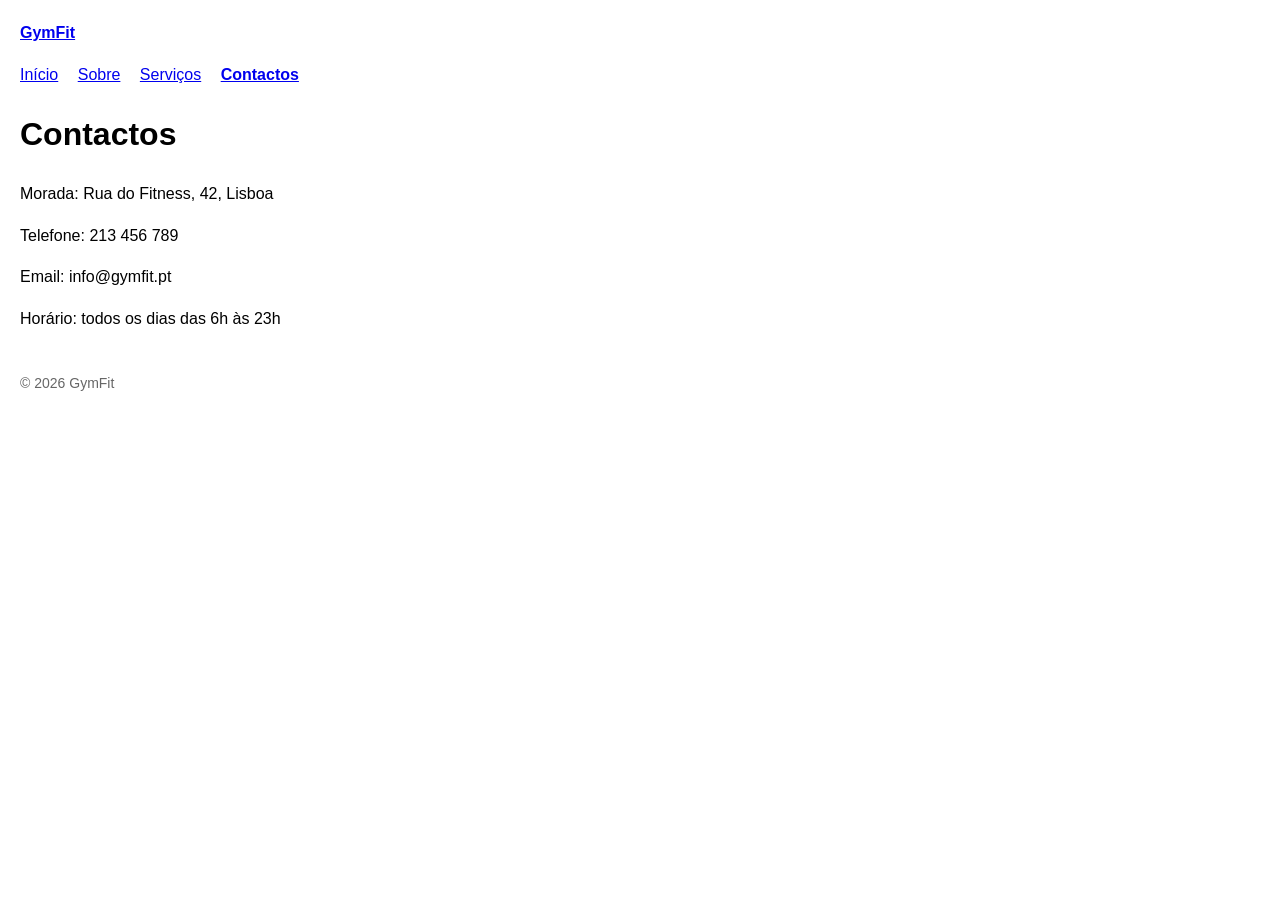
==== Projeto/contactos.html @ fefec9da "Criacao da página contactos" ====
<!DOCTYPE html>
<html lang="pt">
<head>
  <meta charset="UTF-8">
  <meta name="viewport" content="width=device-width, initial-scale=1">
  <title>Contactos — GymFit</title>
  <style>
    body { font-family: Arial, sans-serif; margin: 20px; line-height: 1.6; }
    nav a { margin-right: 15px; }
    footer { margin-top: 40px; color: #666; font-size: 14px; }
  </style>
</head>
<body>

  <header>
    <p><a href="index.html"><strong>GymFit</strong></a></p>
    <nav>
      <a href="index.html">Início</a>
      <a href="sobre.html">Sobre</a>
      <a href="servicos.html">Serviços</a>
      <a href="contactos.html"><strong>Contactos</strong></a>
    </nav>
  </header>

  <main>
    <h1>Contactos</h1>
    <p>Morada: Rua do Fitness, 42, Lisboa</p>
    <p>Telefone: 213 456 789</p>
    <p>Email: info@gymfit.pt</p>
    <p>Horário: todos os dias das 6h às 23h</p>
  </main>

  <footer>
    <p>© 2026 GymFit</p>
  </footer>

</body>
</html>
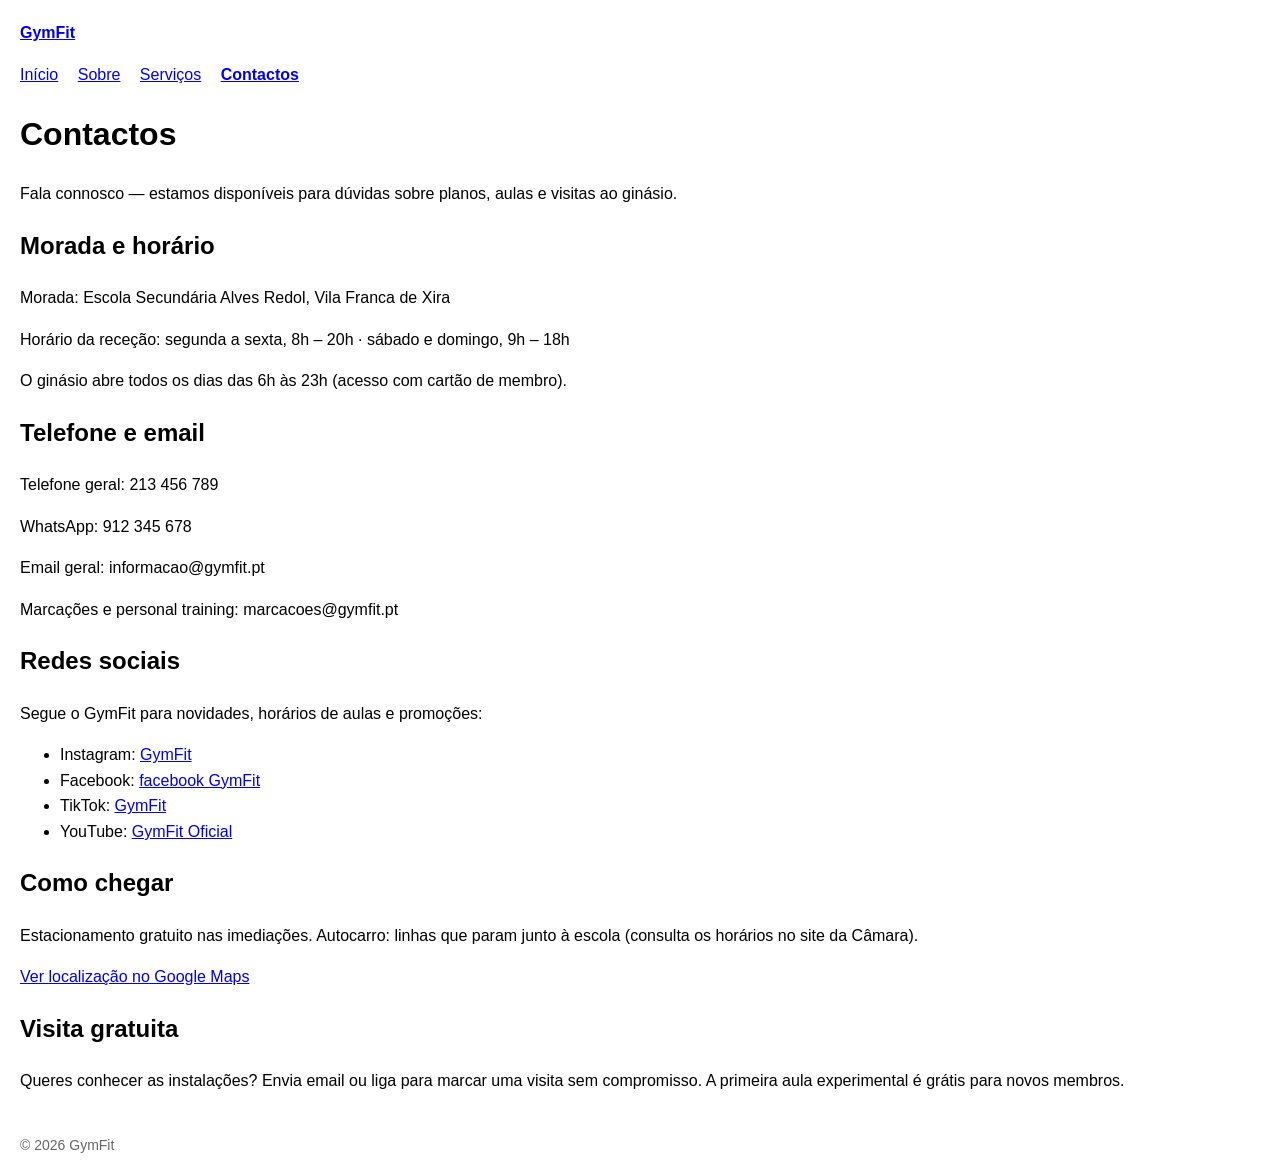
==== commit 790dfeff: "Conteúdo adicionado à página" ====
--- a/Projeto/contactos.html
+++ b/Projeto/contactos.html
@@ -24,10 +24,34 @@
 
   <main>
     <h1>Contactos</h1>
-    <p>Morada: Rua do Fitness, 42, Lisboa</p>
-    <p>Telefone: 213 456 789</p>
-    <p>Email: info@gymfit.pt</p>
-    <p>Horário: todos os dias das 6h às 23h</p>
+    <p>Fala connosco — estamos disponíveis para dúvidas sobre planos, aulas e visitas ao ginásio.</p>
+
+    <h2>Morada e horário</h2>
+    <p>Morada: Escola Secundária Alves Redol, Vila Franca de Xira</p>
+    <p>Horário da receção: segunda a sexta, 8h – 20h · sábado e domingo, 9h – 18h</p>
+    <p>O ginásio abre todos os dias das 6h às 23h (acesso com cartão de membro).</p>
+
+    <h2>Telefone e email</h2>
+    <p>Telefone geral: 213 456 789</p>
+    <p>WhatsApp: 912 345 678</p>
+    <p>Email geral: informacao@gymfit.pt</p>
+    <p>Marcações e personal training: marcacoes@gymfit.pt</p>
+
+    <h2>Redes sociais</h2>
+    <p>Segue o GymFit para novidades, horários de aulas e promoções:</p>
+    <ul>
+      <li>Instagram: <a href="https://instagram.com" target="_blank">GymFit</a></li>
+      <li>Facebook: <a href="https://facebook.com" target="_blank">facebook GymFit</a></li>
+      <li>TikTok: <a href="https://tiktok.com" target="_blank">GymFit</a></li>
+      <li>YouTube: <a href="https://youtube.com" target="_blank">GymFit Oficial</a></li>
+    </ul>
+
+    <h2>Como chegar</h2>
+    <p>Estacionamento gratuito nas imediações. Autocarro: linhas que param junto à escola (consulta os horários no site da Câmara).</p>
+    <p><a href="https://maps.google.com" target="_blank">Ver localização no Google Maps</a></p>
+
+    <h2>Visita gratuita</h2>
+    <p>Queres conhecer as instalações? Envia email ou liga para marcar uma visita sem compromisso. A primeira aula experimental é grátis para novos membros.</p>
   </main>
 
   <footer>
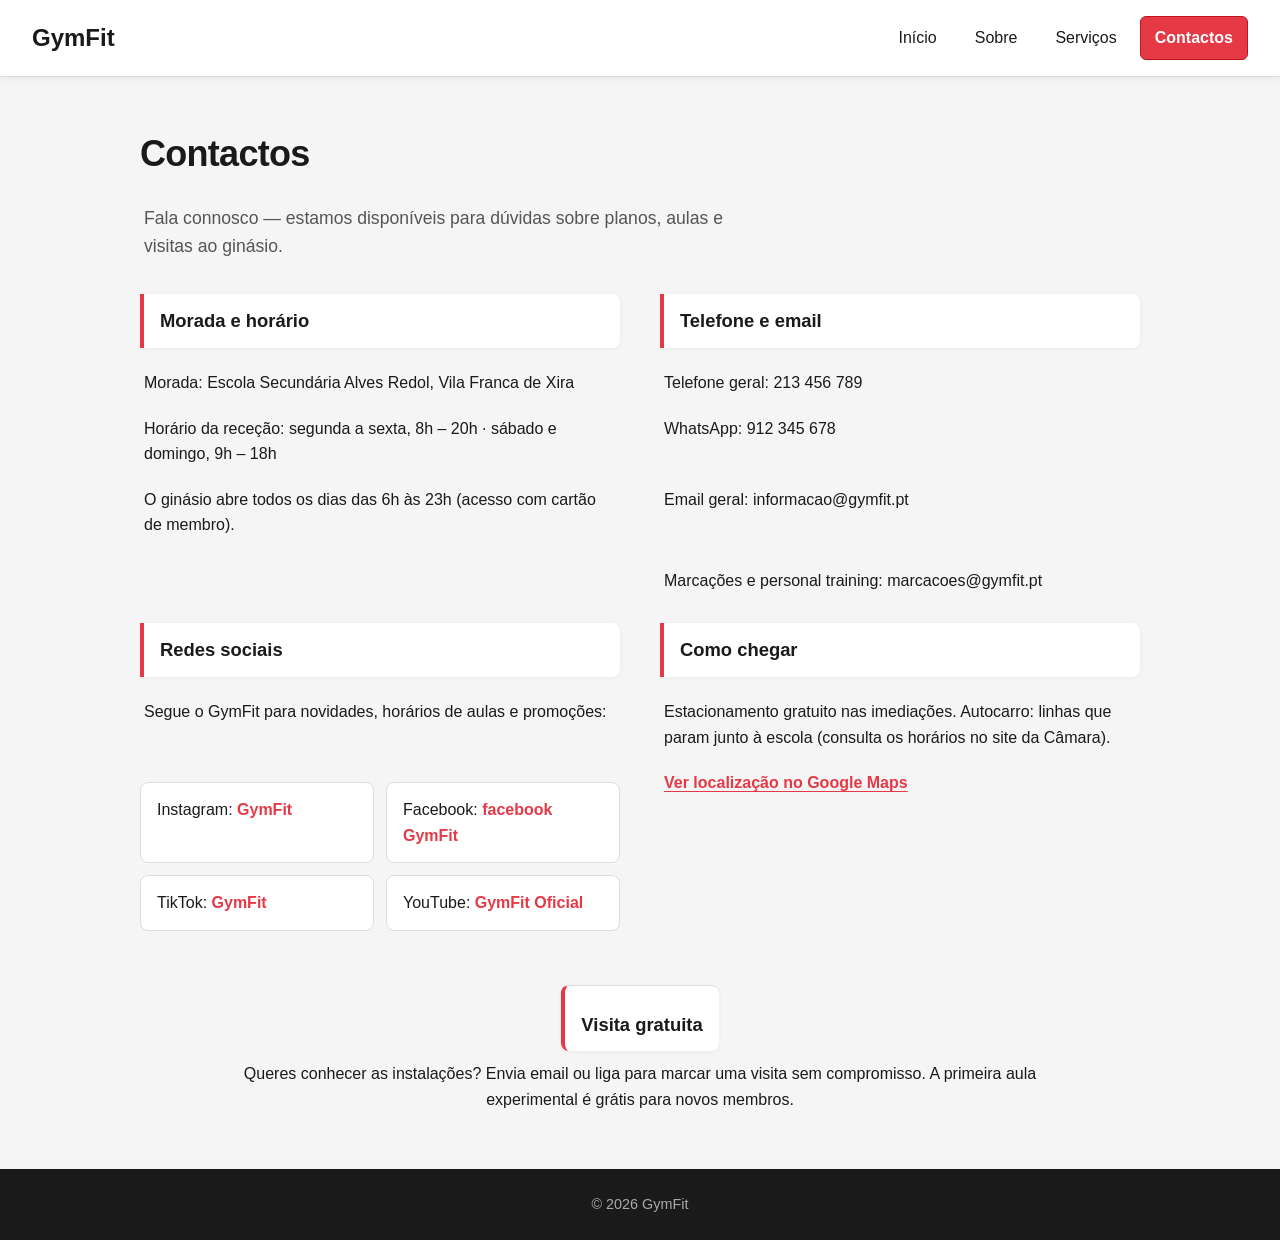
==== commit 5510953b: "CSS melhorado na página contactos e mais informação" ====
--- a/Projeto/contactos.html
+++ b/Projeto/contactos.html
@@ -4,11 +4,7 @@
   <meta charset="UTF-8">
   <meta name="viewport" content="width=device-width, initial-scale=1">
   <title>Contactos — GymFit</title>
-  <style>
-    body { font-family: Arial, sans-serif; margin: 20px; line-height: 1.6; }
-    nav a { margin-right: 15px; }
-    footer { margin-top: 40px; color: #666; font-size: 14px; }
-  </style>
+  <link rel="stylesheet" href="style.css">
 </head>
 <body>
 
--- a/Projeto/style.css
+++ b/Projeto/style.css
@@ -0,0 +1,700 @@
+/* ==========================================================================
+   GymFit — estilos globais (base visual da página Contactos)
+   ========================================================================== */
+
+:root {
+  --bg: #f5f5f5;
+  --panel: #ffffff;
+  --text: #1a1a1a;
+  --muted: #555555;
+  --brand: #e63946;
+  --brand-dark: #c1121f;
+  --border: #dddddd;
+}
+
+* {
+  box-sizing: border-box;
+}
+
+body {
+  margin: 0;
+  min-height: 100vh;
+  display: flex;
+  flex-direction: column;
+  font-family: Arial, Helvetica, sans-serif;
+  font-size: 1rem;
+  line-height: 1.6;
+  color: var(--text);
+  background-color: var(--bg);
+}
+
+main {
+  flex: 1;
+}
+
+a {
+  color: var(--brand);
+  transition: color 0.2s ease;
+}
+
+a:hover {
+  color: var(--brand-dark);
+}
+
+a:focus-visible {
+  outline: 2px solid var(--brand);
+  outline-offset: 2px;
+}
+
+img {
+  max-width: 100%;
+  height: auto;
+  display: block;
+  border-radius: 8px;
+}
+
+.container {
+  width: min(1000px, calc(100% - 32px));
+  margin: 0 auto;
+}
+
+/* --- Tipografia (títulos estilo Contactos) --- */
+h1 {
+  margin: 0 0 12px;
+  font-size: clamp(1.75rem, 4vw, 2.25rem);
+  font-weight: 700;
+  color: var(--text);
+  letter-spacing: -0.02em;
+}
+
+h2 {
+  margin: 0 0 12px;
+  padding: 12px 16px;
+  font-size: 1.15rem;
+  font-weight: 700;
+  color: var(--text);
+  background-color: var(--panel);
+  border-left: 4px solid var(--brand);
+  border-radius: 0 8px 8px 0;
+  box-shadow: 0 1px 4px rgba(0, 0, 0, 0.05);
+  transition: box-shadow 0.25s ease, border-color 0.25s ease;
+}
+
+h2:hover {
+  border-left-color: var(--brand-dark);
+  box-shadow: 0 4px 12px rgba(230, 57, 70, 0.15);
+}
+
+h3 {
+  margin: 0 0 8px;
+  font-size: 1.05rem;
+  font-weight: 700;
+  color: var(--text);
+}
+
+p {
+  margin: 0 0 10px;
+  color: var(--text);
+}
+
+.muted {
+  color: var(--muted);
+  font-size: 0.9rem;
+}
+
+/* ==========================================================================
+   Cabeçalho e navegação (Flexbox + Grid — todas as páginas)
+   ========================================================================== */
+
+.site-header,
+header:not(.site-header) {
+  background-color: var(--panel);
+  border-bottom: 1px solid var(--border);
+  box-shadow: 0 2px 8px rgba(0, 0, 0, 0.06);
+}
+
+.site-header .container {
+  width: min(1000px, calc(100% - 32px));
+  margin: 0 auto;
+  padding: 16px clamp(16px, 4vw, 32px);
+}
+
+.header-inner {
+  display: grid;
+  grid-template-columns: 1fr auto;
+  align-items: center;
+  gap: 16px;
+}
+
+header:not(.site-header) {
+  width: 100%;
+  max-width: none;
+  margin: 0;
+  padding: 16px clamp(16px, 4vw, 32px);
+  display: grid;
+  grid-template-columns: 1fr auto;
+  align-items: center;
+  gap: 16px;
+  box-sizing: border-box;
+}
+
+header:not(.site-header) p {
+  margin: 0;
+}
+
+.logo,
+header:not(.site-header) > p a {
+  font-size: 1.5rem;
+  font-weight: 700;
+  color: var(--text);
+  text-decoration: none;
+  transition: color 0.25s ease;
+}
+
+.logo:hover,
+header:not(.site-header) > p a:hover {
+  color: var(--brand);
+}
+
+nav .nav-list,
+header:not(.site-header) nav {
+  display: flex;
+  flex-wrap: wrap;
+  justify-content: flex-end;
+  gap: 8px;
+  list-style: none;
+  margin: 0;
+  padding: 0;
+}
+
+.nav-list a,
+header:not(.site-header) nav a {
+  display: block;
+  padding: 8px 14px;
+  text-decoration: none;
+  color: var(--text);
+  border: 1px solid transparent;
+  border-radius: 6px;
+  transition:
+    background-color 0.25s ease,
+    color 0.25s ease,
+    border-color 0.25s ease,
+    transform 0.2s ease;
+}
+
+.nav-list a:hover,
+header:not(.site-header) nav a:hover {
+  background-color: var(--brand);
+  color: #ffffff;
+  transform: translateY(-1px);
+}
+
+.nav-list a[aria-current="page"],
+header:not(.site-header) nav a:has(strong) {
+  background-color: var(--brand);
+  color: #ffffff;
+  border-color: var(--brand-dark);
+}
+
+header:not(.site-header) nav a strong {
+  color: inherit;
+}
+
+/* ==========================================================================
+   Botões
+   ========================================================================== */
+
+.btn {
+  display: inline-block;
+  padding: 10px 18px;
+  border-radius: 6px;
+  background: var(--brand);
+  color: #ffffff;
+  font-weight: 700;
+  text-decoration: none;
+  border: 2px solid var(--brand);
+  transition:
+    background-color 0.25s ease,
+    border-color 0.25s ease,
+    color 0.25s ease,
+    transform 0.2s ease;
+}
+
+.btn:hover {
+  background: var(--brand-dark);
+  border-color: var(--brand-dark);
+  color: #ffffff;
+  transform: translateY(-1px);
+}
+
+.btn-ghost {
+  background: transparent;
+  color: var(--brand);
+}
+
+.btn-ghost:hover {
+  background: var(--brand);
+  color: #ffffff;
+}
+
+/* ==========================================================================
+   Conteúdo — páginas com .site-header
+   ========================================================================== */
+
+.page-header {
+  background-color: var(--bg);
+  color: var(--text);
+  padding: clamp(24px, 5vw, 48px) 0 16px;
+  text-align: left;
+  border-bottom: none;
+}
+
+.page-header h1 {
+  margin-bottom: 8px;
+}
+
+.page-header p {
+  margin: 0;
+  font-size: 1.1rem;
+  color: var(--muted);
+  max-width: 60ch;
+}
+
+.hero {
+  background-color: var(--panel);
+  padding: clamp(24px, 5vw, 48px) 0;
+  border-bottom: 1px solid var(--border);
+  box-shadow: 0 1px 4px rgba(0, 0, 0, 0.04);
+}
+
+.hero-inner {
+  display: flex;
+  align-items: center;
+  gap: clamp(24px, 4vw, 40px);
+  flex-wrap: wrap;
+}
+
+.hero-text {
+  flex: 1;
+  min-width: 280px;
+}
+
+.hero-text h1 {
+  margin-top: 0;
+}
+
+.hero-text > p {
+  font-size: 1.1rem;
+  color: var(--muted);
+  max-width: 60ch;
+}
+
+.hero-actions {
+  display: flex;
+  gap: 12px;
+  flex-wrap: wrap;
+  margin: 20px 0;
+}
+
+.hero-points {
+  padding-left: 20px;
+  margin: 0;
+  color: var(--muted);
+}
+
+.hero-image {
+  flex: 1;
+  min-width: 280px;
+  margin: 0;
+}
+
+.section {
+  padding: clamp(32px, 5vw, 48px) 0;
+}
+
+.section-alt {
+  background-color: var(--panel);
+  border-top: 1px solid var(--border);
+  border-bottom: 1px solid var(--border);
+}
+
+.section .container > p.muted {
+  padding: 0 4px;
+}
+
+/* Layout Flexbox — duas colunas */
+.split {
+  display: flex;
+  align-items: center;
+  gap: clamp(24px, 4vw, 40px);
+  flex-wrap: wrap;
+}
+
+.split > div,
+.split > figure {
+  flex: 1;
+  min-width: 280px;
+}
+
+/* Cards e listas — CSS Grid (estilo cartões Contactos) */
+.cards,
+.values-list {
+  display: grid;
+  grid-template-columns: repeat(auto-fit, minmax(220px, 1fr));
+  gap: 12px;
+  margin: 12px 0 0;
+  padding: 0;
+  list-style: none;
+}
+
+.card,
+.values-list li {
+  margin: 0;
+  padding: 14px 16px;
+  background-color: var(--panel);
+  border: 1px solid var(--border);
+  border-radius: 8px;
+  transition:
+    border-color 0.25s ease,
+    box-shadow 0.25s ease,
+    transform 0.2s ease;
+}
+
+.section-alt .card {
+  background-color: var(--bg);
+}
+
+.card:hover,
+.values-list li:hover {
+  border-color: var(--brand);
+  box-shadow: 0 6px 16px rgba(0, 0, 0, 0.08);
+  transform: translateY(-2px);
+}
+
+.card img {
+  margin-bottom: 12px;
+  width: 100%;
+  object-fit: cover;
+}
+
+.card h3 {
+  margin-bottom: 8px;
+}
+
+.schedule-list {
+  padding-left: 20px;
+  margin: 0 0 10px;
+  color: var(--text);
+}
+
+/* Tabela de preços */
+.pricing-table {
+  width: 100%;
+  border-collapse: collapse;
+  background-color: var(--panel);
+  border: 1px solid var(--border);
+  border-radius: 8px;
+  overflow: hidden;
+  margin-bottom: 12px;
+  box-shadow: 0 1px 4px rgba(0, 0, 0, 0.05);
+}
+
+.pricing-table th,
+.pricing-table td {
+  padding: 14px 16px;
+  text-align: left;
+  border-bottom: 1px solid var(--border);
+}
+
+.pricing-table th {
+  background-color: var(--text);
+  color: #ffffff;
+}
+
+.pricing-table tr:last-child td {
+  border-bottom: none;
+}
+
+.pricing-table tr {
+  transition: background-color 0.2s ease;
+}
+
+.pricing-table tbody tr:hover {
+  background-color: rgba(230, 57, 70, 0.06);
+}
+
+a[target="_blank"] {
+  font-weight: 600;
+  text-decoration: underline;
+  text-underline-offset: 3px;
+}
+
+/* ==========================================================================
+   Rodapé (todas as páginas)
+   ========================================================================== */
+
+.site-footer,
+footer:not(.site-footer) {
+  margin-top: auto;
+  padding: 24px clamp(16px, 4vw, 32px);
+  background-color: var(--text);
+  color: #ffffff;
+  text-align: center;
+}
+
+.site-footer a {
+  color: #ffffff;
+  text-decoration: underline;
+  text-underline-offset: 3px;
+}
+
+.site-footer a:hover {
+  color: #ffffff;
+  opacity: 0.85;
+}
+
+.footer-inner p {
+  margin: 6px 0;
+  font-size: 0.9rem;
+  color: #ffffff;
+}
+
+.footer-inner .muted {
+  color: #aaaaaa;
+}
+
+footer:not(.site-footer) p {
+  margin: 0;
+  font-size: 0.9rem;
+  color: #aaaaaa;
+}
+
+/* ==========================================================================
+   Página Contactos — conteúdo e grelha específica
+   ========================================================================== */
+
+body:has(header:not(.site-header)) main {
+  width: min(1000px, calc(100% - 32px));
+  margin: 0 auto;
+  padding: clamp(24px, 5vw, 48px) 0;
+}
+
+body:has(header:not(.site-header)) main > p:first-of-type {
+  margin-bottom: 32px;
+  font-size: 1.1rem;
+  color: var(--muted);
+  max-width: 60ch;
+}
+
+body:has(header:not(.site-header)) main p {
+  padding: 0 4px;
+}
+
+body:has(header:not(.site-header)) main ul {
+  display: grid;
+  grid-template-columns: repeat(auto-fit, minmax(220px, 1fr));
+  gap: 12px;
+  margin: 12px 0 28px;
+  padding: 0;
+  list-style: none;
+}
+
+body:has(header:not(.site-header)) main ul li {
+  margin: 0;
+  padding: 14px 16px;
+  background-color: var(--panel);
+  border: 1px solid var(--border);
+  border-radius: 8px;
+  transition:
+    border-color 0.25s ease,
+    box-shadow 0.25s ease,
+    transform 0.2s ease;
+}
+
+body:has(header:not(.site-header)) main ul li:hover {
+  border-color: var(--brand);
+  box-shadow: 0 6px 16px rgba(0, 0, 0, 0.08);
+  transform: translateY(-2px);
+}
+
+body:has(header:not(.site-header)) main ul a {
+  text-decoration: none;
+  font-weight: 600;
+}
+
+/* Grelha Contactos — desktop */
+@media (min-width: 768px) {
+  body:has(header:not(.site-header)) main {
+    display: grid;
+    grid-template-columns: 1fr 1fr;
+    column-gap: clamp(24px, 4vw, 40px);
+    row-gap: 10px;
+    align-items: start;
+  }
+
+  body:has(header:not(.site-header)) main > h1 {
+    grid-column: 1 / -1;
+    grid-row: 1;
+  }
+
+  body:has(header:not(.site-header)) main > p:first-of-type {
+    grid-column: 1 / -1;
+    grid-row: 2;
+    margin-bottom: 24px;
+  }
+
+  body:has(header:not(.site-header)) main > h2:nth-of-type(1) {
+    grid-column: 1;
+    grid-row: 3;
+  }
+
+  body:has(header:not(.site-header)) main > p:nth-of-type(2) {
+    grid-column: 1;
+    grid-row: 4;
+  }
+
+  body:has(header:not(.site-header)) main > p:nth-of-type(3) {
+    grid-column: 1;
+    grid-row: 5;
+  }
+
+  body:has(header:not(.site-header)) main > p:nth-of-type(4) {
+    grid-column: 1;
+    grid-row: 6;
+    margin-bottom: 20px;
+  }
+
+  body:has(header:not(.site-header)) main > h2:nth-of-type(2) {
+    grid-column: 2;
+    grid-row: 3;
+  }
+
+  body:has(header:not(.site-header)) main > p:nth-of-type(5) {
+    grid-column: 2;
+    grid-row: 4;
+  }
+
+  body:has(header:not(.site-header)) main > p:nth-of-type(6) {
+    grid-column: 2;
+    grid-row: 5;
+  }
+
+  body:has(header:not(.site-header)) main > p:nth-of-type(7) {
+    grid-column: 2;
+    grid-row: 6;
+  }
+
+  body:has(header:not(.site-header)) main > p:nth-of-type(8) {
+    grid-column: 2;
+    grid-row: 7;
+    margin-bottom: 20px;
+  }
+
+  body:has(header:not(.site-header)) main > h2:nth-of-type(3) {
+    grid-column: 1;
+    grid-row: 8;
+  }
+
+  body:has(header:not(.site-header)) main > p:nth-of-type(9) {
+    grid-column: 1;
+    grid-row: 9;
+  }
+
+  body:has(header:not(.site-header)) main > ul {
+    grid-column: 1;
+    grid-row: 10;
+    margin-bottom: 20px;
+  }
+
+  body:has(header:not(.site-header)) main > h2:nth-of-type(4) {
+    grid-column: 2;
+    grid-row: 8;
+  }
+
+  body:has(header:not(.site-header)) main > p:nth-of-type(10) {
+    grid-column: 2;
+    grid-row: 9;
+  }
+
+  body:has(header:not(.site-header)) main > p:nth-of-type(11) {
+    grid-column: 2;
+    grid-row: 10;
+    margin-bottom: 20px;
+  }
+
+  body:has(header:not(.site-header)) main > h2:nth-of-type(5) {
+    grid-column: 1 / -1;
+    grid-row: 11;
+    max-width: 52rem;
+    margin: 24px auto 0;
+    padding-top: 24px;
+    border-top: 1px solid var(--border);
+    text-align: center;
+    border-radius: 8px;
+  }
+
+  body:has(header:not(.site-header)) main > p:nth-of-type(12) {
+    grid-column: 1 / -1;
+    grid-row: 12;
+    max-width: 52rem;
+    margin: 0 auto;
+    padding: 0 16px 8px;
+    text-align: center;
+  }
+}
+
+/* ==========================================================================
+   Responsive Design
+   ========================================================================== */
+
+@media (max-width: 767px) {
+  .header-inner,
+  header:not(.site-header) {
+    grid-template-columns: 1fr;
+    text-align: center;
+  }
+
+  nav .nav-list,
+  header:not(.site-header) nav {
+    justify-content: center;
+    width: 100%;
+  }
+
+  .nav-list a,
+  header:not(.site-header) nav a {
+    flex: 1 1 calc(50% - 8px);
+    min-width: 120px;
+    text-align: center;
+    padding: 10px 8px;
+    font-size: 0.95rem;
+  }
+
+  body:has(header:not(.site-header)) main {
+    width: calc(100% - 24px);
+    padding: 24px 0 32px;
+  }
+
+  body:has(header:not(.site-header)) main ul {
+    grid-template-columns: 1fr;
+  }
+
+  .cards,
+  .values-list {
+    grid-template-columns: 1fr;
+  }
+}
+
+@media (max-width: 600px) {
+  .hero-text h1 {
+    font-size: 1.5rem;
+  }
+
+  .pricing-table {
+    font-size: 0.9rem;
+  }
+
+  .pricing-table th,
+  .pricing-table td {
+    padding: 10px 8px;
+  }
+}
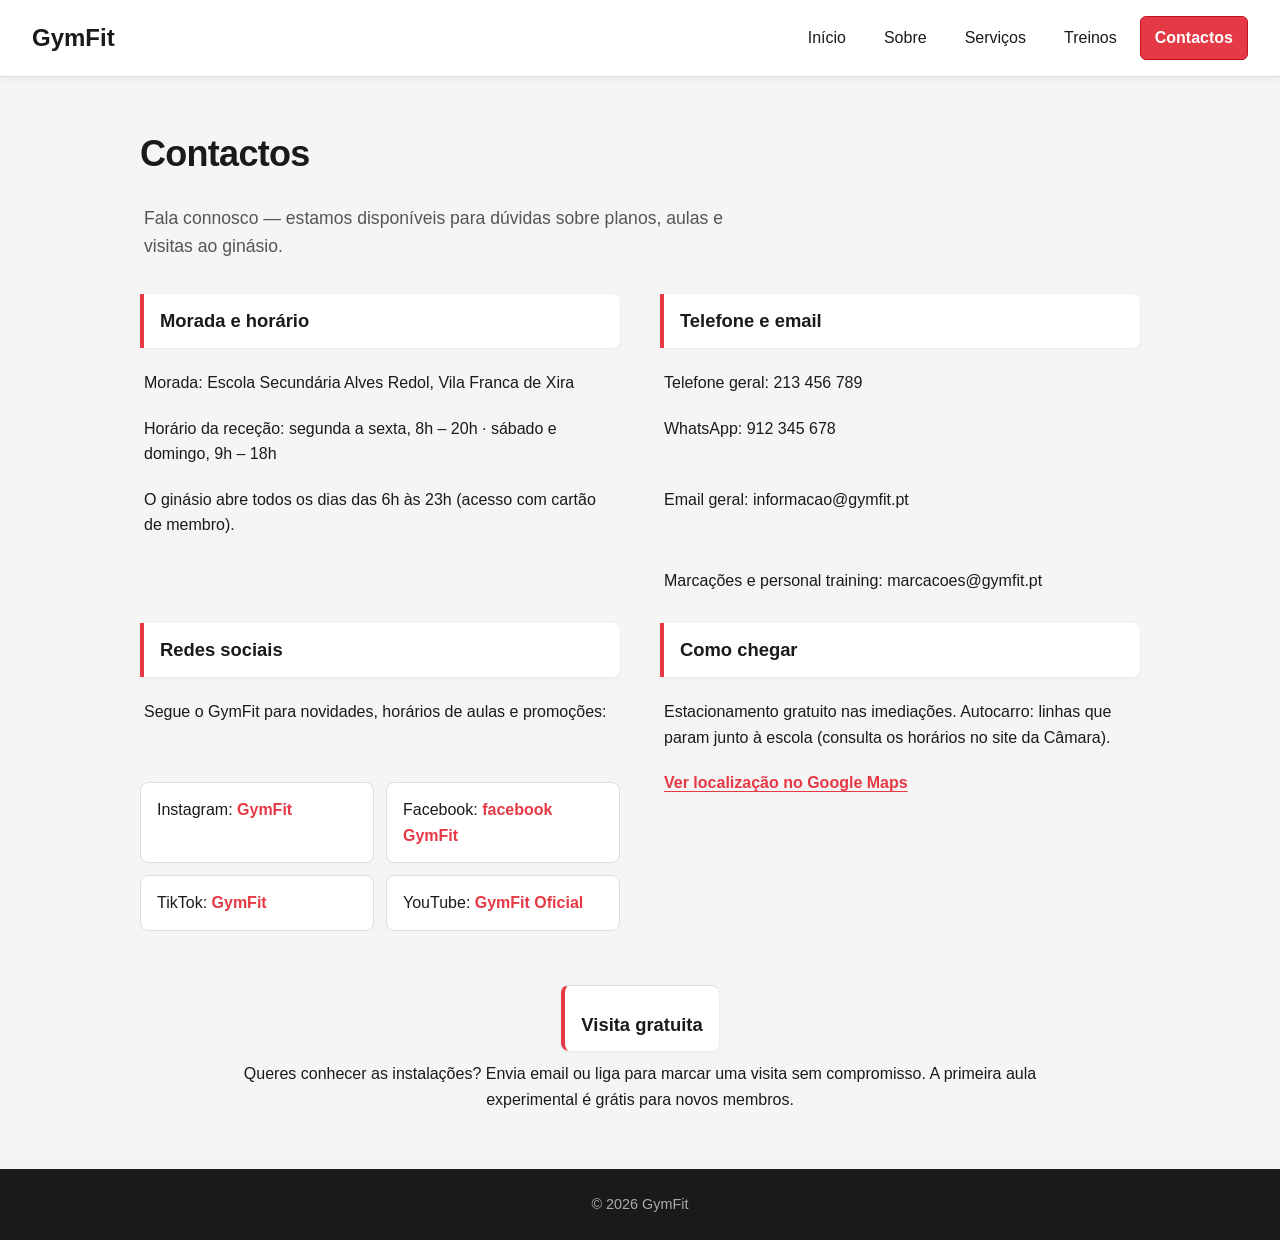
==== commit 28c88bb0: "Criação da página treinos.html com informção já inserida" ====
--- a/Projeto/contactos.html
+++ b/Projeto/contactos.html
@@ -14,6 +14,7 @@
       <a href="index.html">Início</a>
       <a href="sobre.html">Sobre</a>
       <a href="servicos.html">Serviços</a>
+      <a href="treinos.html">Treinos</a>
       <a href="contactos.html"><strong>Contactos</strong></a>
     </nav>
   </header>
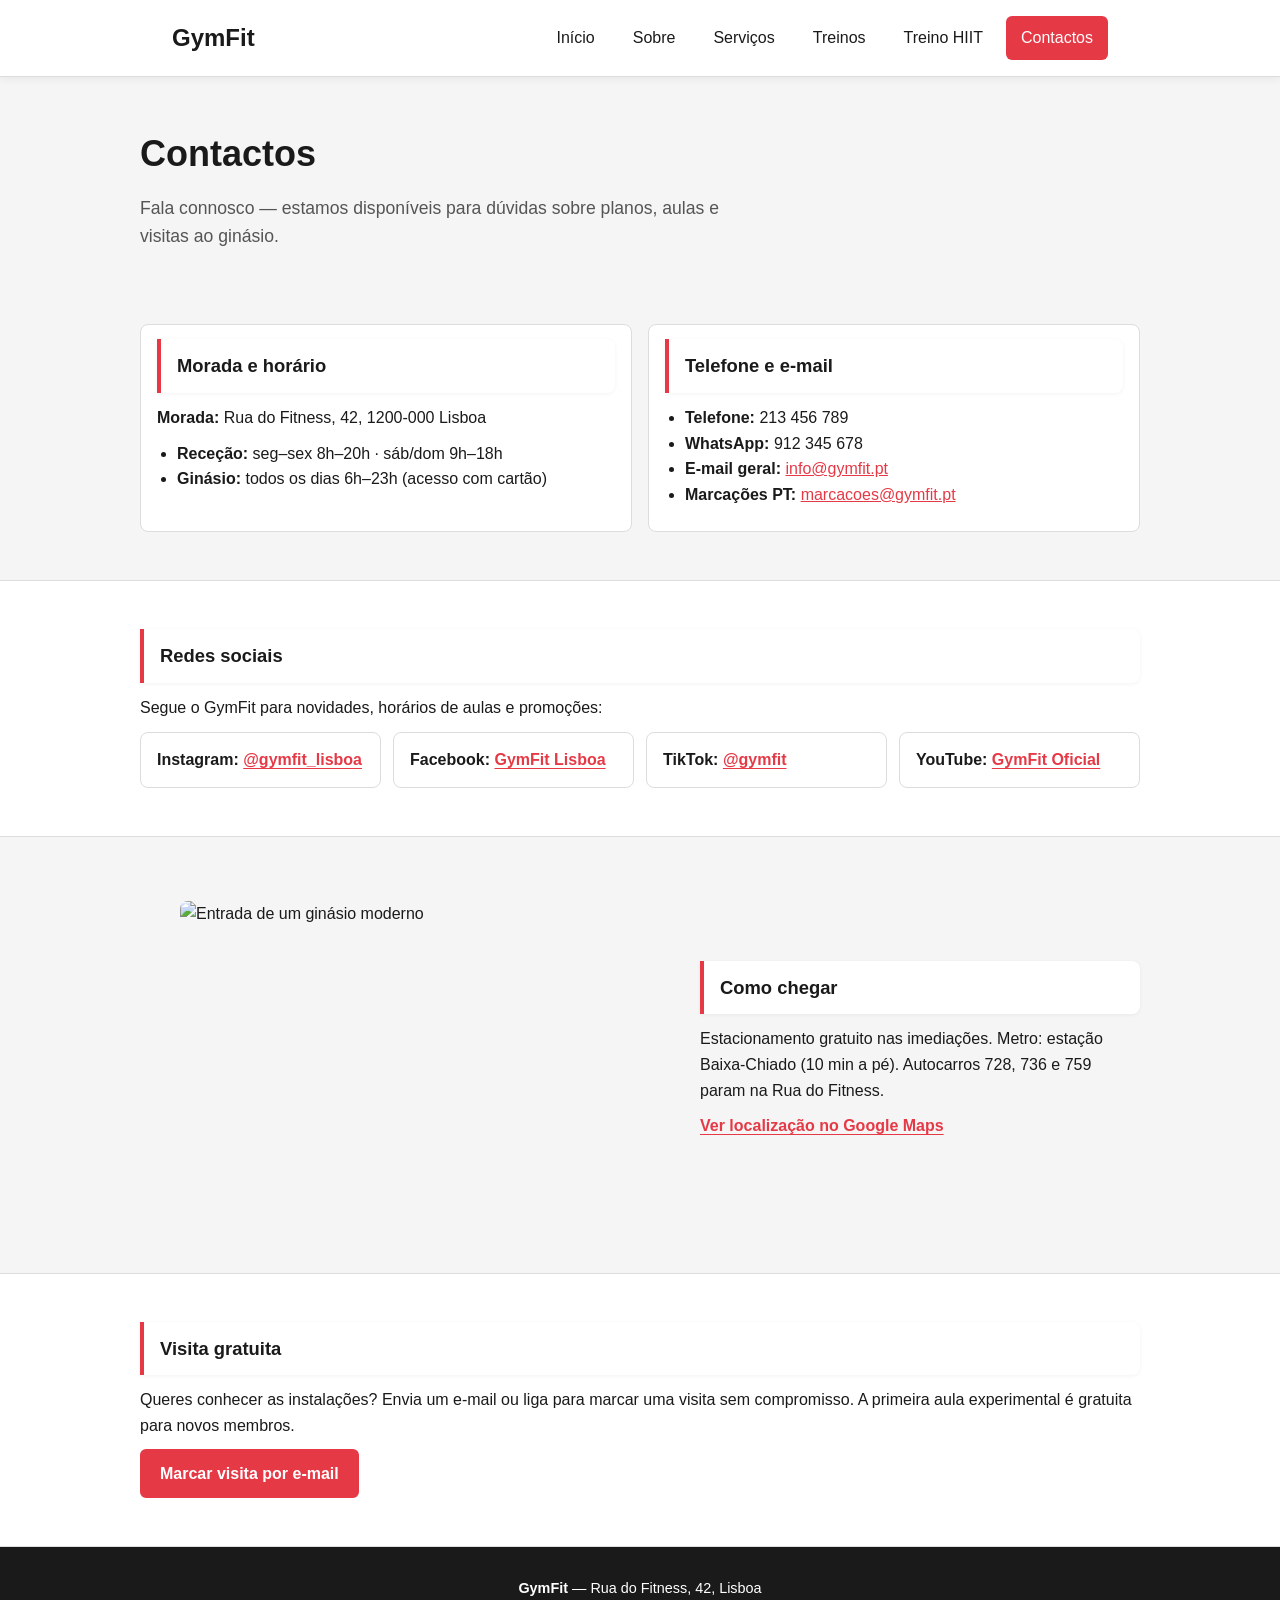
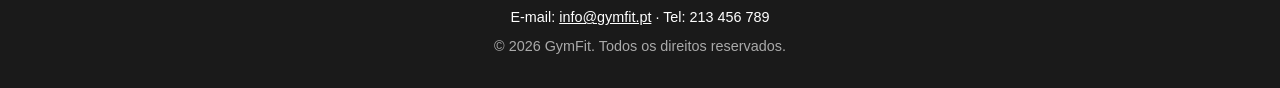
==== commit 236e7f94: "atualização css mais pagina treinos hit" ====
--- a/Projeto/contactos.html
+++ b/Projeto/contactos.html
@@ -1,59 +1,129 @@
-<!DOCTYPE html>
-<html lang="pt">
-<head>
-  <meta charset="UTF-8">
-  <meta name="viewport" content="width=device-width, initial-scale=1">
-  <title>Contactos — GymFit</title>
-  <link rel="stylesheet" href="style.css">
-</head>
-<body>
+<!doctype html>
+<html lang="pt-PT">
+  <head>
+    <meta charset="utf-8" />
+    <meta name="viewport" content="width=device-width, initial-scale=1" />
+    <title>GymFit — Contactos</title>
+    <link rel="stylesheet" href="style.css" />
+  </head>
+  <body>
+    <header class="site-header">
+      <div class="container header-inner">
+        <a class="logo" href="index.html">GymFit</a>
+        <nav aria-label="Menu principal">
+          <ul class="nav-list">
+            <li><a href="index.html">Início</a></li>
+            <li><a href="sobre.html">Sobre</a></li>
+            <li><a href="servicos.html">Serviços</a></li>
+            <li><a href="treinos.html">Treinos</a></li>
+            <li><a href="treino-hiit.html">Treino HIIT</a></li>
+            <li><a href="contactos.html" aria-current="page">Contactos</a></li>
+          </ul>
+        </nav>
+      </div>
+    </header>
 
-  <header>
-    <p><a href="index.html"><strong>GymFit</strong></a></p>
-    <nav>
-      <a href="index.html">Início</a>
-      <a href="sobre.html">Sobre</a>
-      <a href="servicos.html">Serviços</a>
-      <a href="treinos.html">Treinos</a>
-      <a href="contactos.html"><strong>Contactos</strong></a>
-    </nav>
-  </header>
+    <main>
+      <section class="page-header">
+        <div class="container">
+          <h1>Contactos</h1>
+          <p>
+            Fala connosco — estamos disponíveis para dúvidas sobre planos,
+            aulas e visitas ao ginásio.
+          </p>
+        </div>
+      </section>
 
-  <main>
-    <h1>Contactos</h1>
-    <p>Fala connosco — estamos disponíveis para dúvidas sobre planos, aulas e visitas ao ginásio.</p>
+      <section class="section">
+        <div class="container contact-grid">
+          <article class="card">
+            <h2>Morada e horário</h2>
+            <p><strong>Morada:</strong> Rua do Fitness, 42, 1200-000 Lisboa</p>
+            <ul class="schedule-list">
+              <li><strong>Receção:</strong> seg–sex 8h–20h · sáb/dom 9h–18h</li>
+              <li><strong>Ginásio:</strong> todos os dias 6h–23h (acesso com cartão)</li>
+            </ul>
+          </article>
 
-    <h2>Morada e horário</h2>
-    <p>Morada: Escola Secundária Alves Redol, Vila Franca de Xira</p>
-    <p>Horário da receção: segunda a sexta, 8h – 20h · sábado e domingo, 9h – 18h</p>
-    <p>O ginásio abre todos os dias das 6h às 23h (acesso com cartão de membro).</p>
+          <article class="card">
+            <h2>Telefone e e-mail</h2>
+            <ul class="schedule-list">
+              <li><strong>Telefone:</strong> 213 456 789</li>
+              <li><strong>WhatsApp:</strong> 912 345 678</li>
+              <li><strong>E-mail geral:</strong> <a href="mailto:info@gymfit.pt">info@gymfit.pt</a></li>
+              <li><strong>Marcações PT:</strong> <a href="mailto:marcacoes@gymfit.pt">marcacoes@gymfit.pt</a></li>
+            </ul>
+          </article>
+        </div>
+      </section>
 
-    <h2>Telefone e email</h2>
-    <p>Telefone geral: 213 456 789</p>
-    <p>WhatsApp: 912 345 678</p>
-    <p>Email geral: informacao@gymfit.pt</p>
-    <p>Marcações e personal training: marcacoes@gymfit.pt</p>
+      <section class="section section-alt">
+        <div class="container">
+          <h2>Redes sociais</h2>
+          <p>Segue o GymFit para novidades, horários de aulas e promoções:</p>
+          <ul class="values-list">
+            <li>
+              <strong>Instagram:</strong>
+              <a href="https://instagram.com" target="_blank" rel="noopener">@gymfit_lisboa</a>
+            </li>
+            <li>
+              <strong>Facebook:</strong>
+              <a href="https://facebook.com" target="_blank" rel="noopener">GymFit Lisboa</a>
+            </li>
+            <li>
+              <strong>TikTok:</strong>
+              <a href="https://tiktok.com" target="_blank" rel="noopener">@gymfit</a>
+            </li>
+            <li>
+              <strong>YouTube:</strong>
+              <a href="https://youtube.com" target="_blank" rel="noopener">GymFit Oficial</a>
+            </li>
+          </ul>
+        </div>
+      </section>
 
-    <h2>Redes sociais</h2>
-    <p>Segue o GymFit para novidades, horários de aulas e promoções:</p>
-    <ul>
-      <li>Instagram: <a href="https://instagram.com" target="_blank">GymFit</a></li>
-      <li>Facebook: <a href="https://facebook.com" target="_blank">facebook GymFit</a></li>
-      <li>TikTok: <a href="https://tiktok.com" target="_blank">GymFit</a></li>
-      <li>YouTube: <a href="https://youtube.com" target="_blank">GymFit Oficial</a></li>
-    </ul>
+      <section class="section">
+        <div class="container split">
+          <figure>
+            <img
+              src="https://images.unsplash.com/photo-1558618666-fcd25c85cd64?w=500&h=350&fit=crop"
+              alt="Entrada de um ginásio moderno"
+              width="500"
+              height="350"
+            />
+          </figure>
+          <div>
+            <h2>Como chegar</h2>
+            <p>
+              Estacionamento gratuito nas imediações. Metro: estação Baixa-Chiado
+              (10 min a pé). Autocarros 728, 736 e 759 param na Rua do Fitness.
+            </p>
+            <p>
+              <a href="https://maps.google.com" target="_blank" rel="noopener">Ver localização no Google Maps</a>
+            </p>
+          </div>
+        </div>
+      </section>
 
-    <h2>Como chegar</h2>
-    <p>Estacionamento gratuito nas imediações. Autocarro: linhas que param junto à escola (consulta os horários no site da Câmara).</p>
-    <p><a href="https://maps.google.com" target="_blank">Ver localização no Google Maps</a></p>
+      <section class="section section-alt">
+        <div class="container">
+          <h2>Visita gratuita</h2>
+          <p>
+            Queres conhecer as instalações? Envia um e-mail ou liga para marcar uma
+            visita sem compromisso. A primeira aula experimental é gratuita para
+            novos membros.
+          </p>
+          <a class="btn" href="mailto:info@gymfit.pt">Marcar visita por e-mail</a>
+        </div>
+      </section>
+    </main>
 
-    <h2>Visita gratuita</h2>
-    <p>Queres conhecer as instalações? Envia email ou liga para marcar uma visita sem compromisso. A primeira aula experimental é grátis para novos membros.</p>
-  </main>
-
-  <footer>
-    <p>© 2026 GymFit</p>
-  </footer>
-
-</body>
+    <footer class="site-footer">
+      <div class="container footer-inner">
+        <p><strong>GymFit</strong> — Rua do Fitness, 42, Lisboa</p>
+        <p>E-mail: <a href="mailto:info@gymfit.pt">info@gymfit.pt</a> · Tel: 213 456 789</p>
+        <p class="muted">© 2026 GymFit. Todos os direitos reservados.</p>
+      </div>
+    </footer>
+  </body>
 </html>
--- a/Projeto/style.css
+++ b/Projeto/style.css
@@ -1,700 +1,5 @@
-/* ==========================================================================
-   GymFit — estilos globais (base visual da página Contactos)
-   ========================================================================== */
+/* GymFit — ficheiro principal (importa módulos CSS) */
 
-:root {
-  --bg: #f5f5f5;
-  --panel: #ffffff;
-  --text: #1a1a1a;
-  --muted: #555555;
-  --brand: #e63946;
-  --brand-dark: #c1121f;
-  --border: #dddddd;
-}
-
-* {
-  box-sizing: border-box;
-}
-
-body {
-  margin: 0;
-  min-height: 100vh;
-  display: flex;
-  flex-direction: column;
-  font-family: Arial, Helvetica, sans-serif;
-  font-size: 1rem;
-  line-height: 1.6;
-  color: var(--text);
-  background-color: var(--bg);
-}
-
-main {
-  flex: 1;
-}
-
-a {
-  color: var(--brand);
-  transition: color 0.2s ease;
-}
-
-a:hover {
-  color: var(--brand-dark);
-}
-
-a:focus-visible {
-  outline: 2px solid var(--brand);
-  outline-offset: 2px;
-}
-
-img {
-  max-width: 100%;
-  height: auto;
-  display: block;
-  border-radius: 8px;
-}
-
-.container {
-  width: min(1000px, calc(100% - 32px));
-  margin: 0 auto;
-}
-
-/* --- Tipografia (títulos estilo Contactos) --- */
-h1 {
-  margin: 0 0 12px;
-  font-size: clamp(1.75rem, 4vw, 2.25rem);
-  font-weight: 700;
-  color: var(--text);
-  letter-spacing: -0.02em;
-}
-
-h2 {
-  margin: 0 0 12px;
-  padding: 12px 16px;
-  font-size: 1.15rem;
-  font-weight: 700;
-  color: var(--text);
-  background-color: var(--panel);
-  border-left: 4px solid var(--brand);
-  border-radius: 0 8px 8px 0;
-  box-shadow: 0 1px 4px rgba(0, 0, 0, 0.05);
-  transition: box-shadow 0.25s ease, border-color 0.25s ease;
-}
-
-h2:hover {
-  border-left-color: var(--brand-dark);
-  box-shadow: 0 4px 12px rgba(230, 57, 70, 0.15);
-}
-
-h3 {
-  margin: 0 0 8px;
-  font-size: 1.05rem;
-  font-weight: 700;
-  color: var(--text);
-}
-
-p {
-  margin: 0 0 10px;
-  color: var(--text);
-}
-
-.muted {
-  color: var(--muted);
-  font-size: 0.9rem;
-}
-
-/* ==========================================================================
-   Cabeçalho e navegação (Flexbox + Grid — todas as páginas)
-   ========================================================================== */
-
-.site-header,
-header:not(.site-header) {
-  background-color: var(--panel);
-  border-bottom: 1px solid var(--border);
-  box-shadow: 0 2px 8px rgba(0, 0, 0, 0.06);
-}
-
-.site-header .container {
-  width: min(1000px, calc(100% - 32px));
-  margin: 0 auto;
-  padding: 16px clamp(16px, 4vw, 32px);
-}
-
-.header-inner {
-  display: grid;
-  grid-template-columns: 1fr auto;
-  align-items: center;
-  gap: 16px;
-}
-
-header:not(.site-header) {
-  width: 100%;
-  max-width: none;
-  margin: 0;
-  padding: 16px clamp(16px, 4vw, 32px);
-  display: grid;
-  grid-template-columns: 1fr auto;
-  align-items: center;
-  gap: 16px;
-  box-sizing: border-box;
-}
-
-header:not(.site-header) p {
-  margin: 0;
-}
-
-.logo,
-header:not(.site-header) > p a {
-  font-size: 1.5rem;
-  font-weight: 700;
-  color: var(--text);
-  text-decoration: none;
-  transition: color 0.25s ease;
-}
-
-.logo:hover,
-header:not(.site-header) > p a:hover {
-  color: var(--brand);
-}
-
-nav .nav-list,
-header:not(.site-header) nav {
-  display: flex;
-  flex-wrap: wrap;
-  justify-content: flex-end;
-  gap: 8px;
-  list-style: none;
-  margin: 0;
-  padding: 0;
-}
-
-.nav-list a,
-header:not(.site-header) nav a {
-  display: block;
-  padding: 8px 14px;
-  text-decoration: none;
-  color: var(--text);
-  border: 1px solid transparent;
-  border-radius: 6px;
-  transition:
-    background-color 0.25s ease,
-    color 0.25s ease,
-    border-color 0.25s ease,
-    transform 0.2s ease;
-}
-
-.nav-list a:hover,
-header:not(.site-header) nav a:hover {
-  background-color: var(--brand);
-  color: #ffffff;
-  transform: translateY(-1px);
-}
-
-.nav-list a[aria-current="page"],
-header:not(.site-header) nav a:has(strong) {
-  background-color: var(--brand);
-  color: #ffffff;
-  border-color: var(--brand-dark);
-}
-
-header:not(.site-header) nav a strong {
-  color: inherit;
-}
-
-/* ==========================================================================
-   Botões
-   ========================================================================== */
-
-.btn {
-  display: inline-block;
-  padding: 10px 18px;
-  border-radius: 6px;
-  background: var(--brand);
-  color: #ffffff;
-  font-weight: 700;
-  text-decoration: none;
-  border: 2px solid var(--brand);
-  transition:
-    background-color 0.25s ease,
-    border-color 0.25s ease,
-    color 0.25s ease,
-    transform 0.2s ease;
-}
-
-.btn:hover {
-  background: var(--brand-dark);
-  border-color: var(--brand-dark);
-  color: #ffffff;
-  transform: translateY(-1px);
-}
-
-.btn-ghost {
-  background: transparent;
-  color: var(--brand);
-}
-
-.btn-ghost:hover {
-  background: var(--brand);
-  color: #ffffff;
-}
-
-/* ==========================================================================
-   Conteúdo — páginas com .site-header
-   ========================================================================== */
-
-.page-header {
-  background-color: var(--bg);
-  color: var(--text);
-  padding: clamp(24px, 5vw, 48px) 0 16px;
-  text-align: left;
-  border-bottom: none;
-}
-
-.page-header h1 {
-  margin-bottom: 8px;
-}
-
-.page-header p {
-  margin: 0;
-  font-size: 1.1rem;
-  color: var(--muted);
-  max-width: 60ch;
-}
-
-.hero {
-  background-color: var(--panel);
-  padding: clamp(24px, 5vw, 48px) 0;
-  border-bottom: 1px solid var(--border);
-  box-shadow: 0 1px 4px rgba(0, 0, 0, 0.04);
-}
-
-.hero-inner {
-  display: flex;
-  align-items: center;
-  gap: clamp(24px, 4vw, 40px);
-  flex-wrap: wrap;
-}
-
-.hero-text {
-  flex: 1;
-  min-width: 280px;
-}
-
-.hero-text h1 {
-  margin-top: 0;
-}
-
-.hero-text > p {
-  font-size: 1.1rem;
-  color: var(--muted);
-  max-width: 60ch;
-}
-
-.hero-actions {
-  display: flex;
-  gap: 12px;
-  flex-wrap: wrap;
-  margin: 20px 0;
-}
-
-.hero-points {
-  padding-left: 20px;
-  margin: 0;
-  color: var(--muted);
-}
-
-.hero-image {
-  flex: 1;
-  min-width: 280px;
-  margin: 0;
-}
-
-.section {
-  padding: clamp(32px, 5vw, 48px) 0;
-}
-
-.section-alt {
-  background-color: var(--panel);
-  border-top: 1px solid var(--border);
-  border-bottom: 1px solid var(--border);
-}
-
-.section .container > p.muted {
-  padding: 0 4px;
-}
-
-/* Layout Flexbox — duas colunas */
-.split {
-  display: flex;
-  align-items: center;
-  gap: clamp(24px, 4vw, 40px);
-  flex-wrap: wrap;
-}
-
-.split > div,
-.split > figure {
-  flex: 1;
-  min-width: 280px;
-}
-
-/* Cards e listas — CSS Grid (estilo cartões Contactos) */
-.cards,
-.values-list {
-  display: grid;
-  grid-template-columns: repeat(auto-fit, minmax(220px, 1fr));
-  gap: 12px;
-  margin: 12px 0 0;
-  padding: 0;
-  list-style: none;
-}
-
-.card,
-.values-list li {
-  margin: 0;
-  padding: 14px 16px;
-  background-color: var(--panel);
-  border: 1px solid var(--border);
-  border-radius: 8px;
-  transition:
-    border-color 0.25s ease,
-    box-shadow 0.25s ease,
-    transform 0.2s ease;
-}
-
-.section-alt .card {
-  background-color: var(--bg);
-}
-
-.card:hover,
-.values-list li:hover {
-  border-color: var(--brand);
-  box-shadow: 0 6px 16px rgba(0, 0, 0, 0.08);
-  transform: translateY(-2px);
-}
-
-.card img {
-  margin-bottom: 12px;
-  width: 100%;
-  object-fit: cover;
-}
-
-.card h3 {
-  margin-bottom: 8px;
-}
-
-.schedule-list {
-  padding-left: 20px;
-  margin: 0 0 10px;
-  color: var(--text);
-}
-
-/* Tabela de preços */
-.pricing-table {
-  width: 100%;
-  border-collapse: collapse;
-  background-color: var(--panel);
-  border: 1px solid var(--border);
-  border-radius: 8px;
-  overflow: hidden;
-  margin-bottom: 12px;
-  box-shadow: 0 1px 4px rgba(0, 0, 0, 0.05);
-}
-
-.pricing-table th,
-.pricing-table td {
-  padding: 14px 16px;
-  text-align: left;
-  border-bottom: 1px solid var(--border);
-}
-
-.pricing-table th {
-  background-color: var(--text);
-  color: #ffffff;
-}
-
-.pricing-table tr:last-child td {
-  border-bottom: none;
-}
-
-.pricing-table tr {
-  transition: background-color 0.2s ease;
-}
-
-.pricing-table tbody tr:hover {
-  background-color: rgba(230, 57, 70, 0.06);
-}
-
-a[target="_blank"] {
-  font-weight: 600;
-  text-decoration: underline;
-  text-underline-offset: 3px;
-}
-
-/* ==========================================================================
-   Rodapé (todas as páginas)
-   ========================================================================== */
-
-.site-footer,
-footer:not(.site-footer) {
-  margin-top: auto;
-  padding: 24px clamp(16px, 4vw, 32px);
-  background-color: var(--text);
-  color: #ffffff;
-  text-align: center;
-}
-
-.site-footer a {
-  color: #ffffff;
-  text-decoration: underline;
-  text-underline-offset: 3px;
-}
-
-.site-footer a:hover {
-  color: #ffffff;
-  opacity: 0.85;
-}
-
-.footer-inner p {
-  margin: 6px 0;
-  font-size: 0.9rem;
-  color: #ffffff;
-}
-
-.footer-inner .muted {
-  color: #aaaaaa;
-}
-
-footer:not(.site-footer) p {
-  margin: 0;
-  font-size: 0.9rem;
-  color: #aaaaaa;
-}
-
-/* ==========================================================================
-   Página Contactos — conteúdo e grelha específica
-   ========================================================================== */
-
-body:has(header:not(.site-header)) main {
-  width: min(1000px, calc(100% - 32px));
-  margin: 0 auto;
-  padding: clamp(24px, 5vw, 48px) 0;
-}
-
-body:has(header:not(.site-header)) main > p:first-of-type {
-  margin-bottom: 32px;
-  font-size: 1.1rem;
-  color: var(--muted);
-  max-width: 60ch;
-}
-
-body:has(header:not(.site-header)) main p {
-  padding: 0 4px;
-}
-
-body:has(header:not(.site-header)) main ul {
-  display: grid;
-  grid-template-columns: repeat(auto-fit, minmax(220px, 1fr));
-  gap: 12px;
-  margin: 12px 0 28px;
-  padding: 0;
-  list-style: none;
-}
-
-body:has(header:not(.site-header)) main ul li {
-  margin: 0;
-  padding: 14px 16px;
-  background-color: var(--panel);
-  border: 1px solid var(--border);
-  border-radius: 8px;
-  transition:
-    border-color 0.25s ease,
-    box-shadow 0.25s ease,
-    transform 0.2s ease;
-}
-
-body:has(header:not(.site-header)) main ul li:hover {
-  border-color: var(--brand);
-  box-shadow: 0 6px 16px rgba(0, 0, 0, 0.08);
-  transform: translateY(-2px);
-}
-
-body:has(header:not(.site-header)) main ul a {
-  text-decoration: none;
-  font-weight: 600;
-}
-
-/* Grelha Contactos — desktop */
-@media (min-width: 768px) {
-  body:has(header:not(.site-header)) main {
-    display: grid;
-    grid-template-columns: 1fr 1fr;
-    column-gap: clamp(24px, 4vw, 40px);
-    row-gap: 10px;
-    align-items: start;
-  }
-
-  body:has(header:not(.site-header)) main > h1 {
-    grid-column: 1 / -1;
-    grid-row: 1;
-  }
-
-  body:has(header:not(.site-header)) main > p:first-of-type {
-    grid-column: 1 / -1;
-    grid-row: 2;
-    margin-bottom: 24px;
-  }
-
-  body:has(header:not(.site-header)) main > h2:nth-of-type(1) {
-    grid-column: 1;
-    grid-row: 3;
-  }
-
-  body:has(header:not(.site-header)) main > p:nth-of-type(2) {
-    grid-column: 1;
-    grid-row: 4;
-  }
-
-  body:has(header:not(.site-header)) main > p:nth-of-type(3) {
-    grid-column: 1;
-    grid-row: 5;
-  }
-
-  body:has(header:not(.site-header)) main > p:nth-of-type(4) {
-    grid-column: 1;
-    grid-row: 6;
-    margin-bottom: 20px;
-  }
-
-  body:has(header:not(.site-header)) main > h2:nth-of-type(2) {
-    grid-column: 2;
-    grid-row: 3;
-  }
-
-  body:has(header:not(.site-header)) main > p:nth-of-type(5) {
-    grid-column: 2;
-    grid-row: 4;
-  }
-
-  body:has(header:not(.site-header)) main > p:nth-of-type(6) {
-    grid-column: 2;
-    grid-row: 5;
-  }
-
-  body:has(header:not(.site-header)) main > p:nth-of-type(7) {
-    grid-column: 2;
-    grid-row: 6;
-  }
-
-  body:has(header:not(.site-header)) main > p:nth-of-type(8) {
-    grid-column: 2;
-    grid-row: 7;
-    margin-bottom: 20px;
-  }
-
-  body:has(header:not(.site-header)) main > h2:nth-of-type(3) {
-    grid-column: 1;
-    grid-row: 8;
-  }
-
-  body:has(header:not(.site-header)) main > p:nth-of-type(9) {
-    grid-column: 1;
-    grid-row: 9;
-  }
-
-  body:has(header:not(.site-header)) main > ul {
-    grid-column: 1;
-    grid-row: 10;
-    margin-bottom: 20px;
-  }
-
-  body:has(header:not(.site-header)) main > h2:nth-of-type(4) {
-    grid-column: 2;
-    grid-row: 8;
-  }
-
-  body:has(header:not(.site-header)) main > p:nth-of-type(10) {
-    grid-column: 2;
-    grid-row: 9;
-  }
-
-  body:has(header:not(.site-header)) main > p:nth-of-type(11) {
-    grid-column: 2;
-    grid-row: 10;
-    margin-bottom: 20px;
-  }
-
-  body:has(header:not(.site-header)) main > h2:nth-of-type(5) {
-    grid-column: 1 / -1;
-    grid-row: 11;
-    max-width: 52rem;
-    margin: 24px auto 0;
-    padding-top: 24px;
-    border-top: 1px solid var(--border);
-    text-align: center;
-    border-radius: 8px;
-  }
-
-  body:has(header:not(.site-header)) main > p:nth-of-type(12) {
-    grid-column: 1 / -1;
-    grid-row: 12;
-    max-width: 52rem;
-    margin: 0 auto;
-    padding: 0 16px 8px;
-    text-align: center;
-  }
-}
-
-/* ==========================================================================
-   Responsive Design
-   ========================================================================== */
-
-@media (max-width: 767px) {
-  .header-inner,
-  header:not(.site-header) {
-    grid-template-columns: 1fr;
-    text-align: center;
-  }
-
-  nav .nav-list,
-  header:not(.site-header) nav {
-    justify-content: center;
-    width: 100%;
-  }
-
-  .nav-list a,
-  header:not(.site-header) nav a {
-    flex: 1 1 calc(50% - 8px);
-    min-width: 120px;
-    text-align: center;
-    padding: 10px 8px;
-    font-size: 0.95rem;
-  }
-
-  body:has(header:not(.site-header)) main {
-    width: calc(100% - 24px);
-    padding: 24px 0 32px;
-  }
-
-  body:has(header:not(.site-header)) main ul {
-    grid-template-columns: 1fr;
-  }
-
-  .cards,
-  .values-list {
-    grid-template-columns: 1fr;
-  }
-}
-
-@media (max-width: 600px) {
-  .hero-text h1 {
-    font-size: 1.5rem;
-  }
-
-  .pricing-table {
-    font-size: 0.9rem;
-  }
-
-  .pricing-table th,
-  .pricing-table td {
-    padding: 10px 8px;
-  }
-}
+@import url("css/base.css");
+@import url("css/layout.css");
+@import url("css/components.css");
